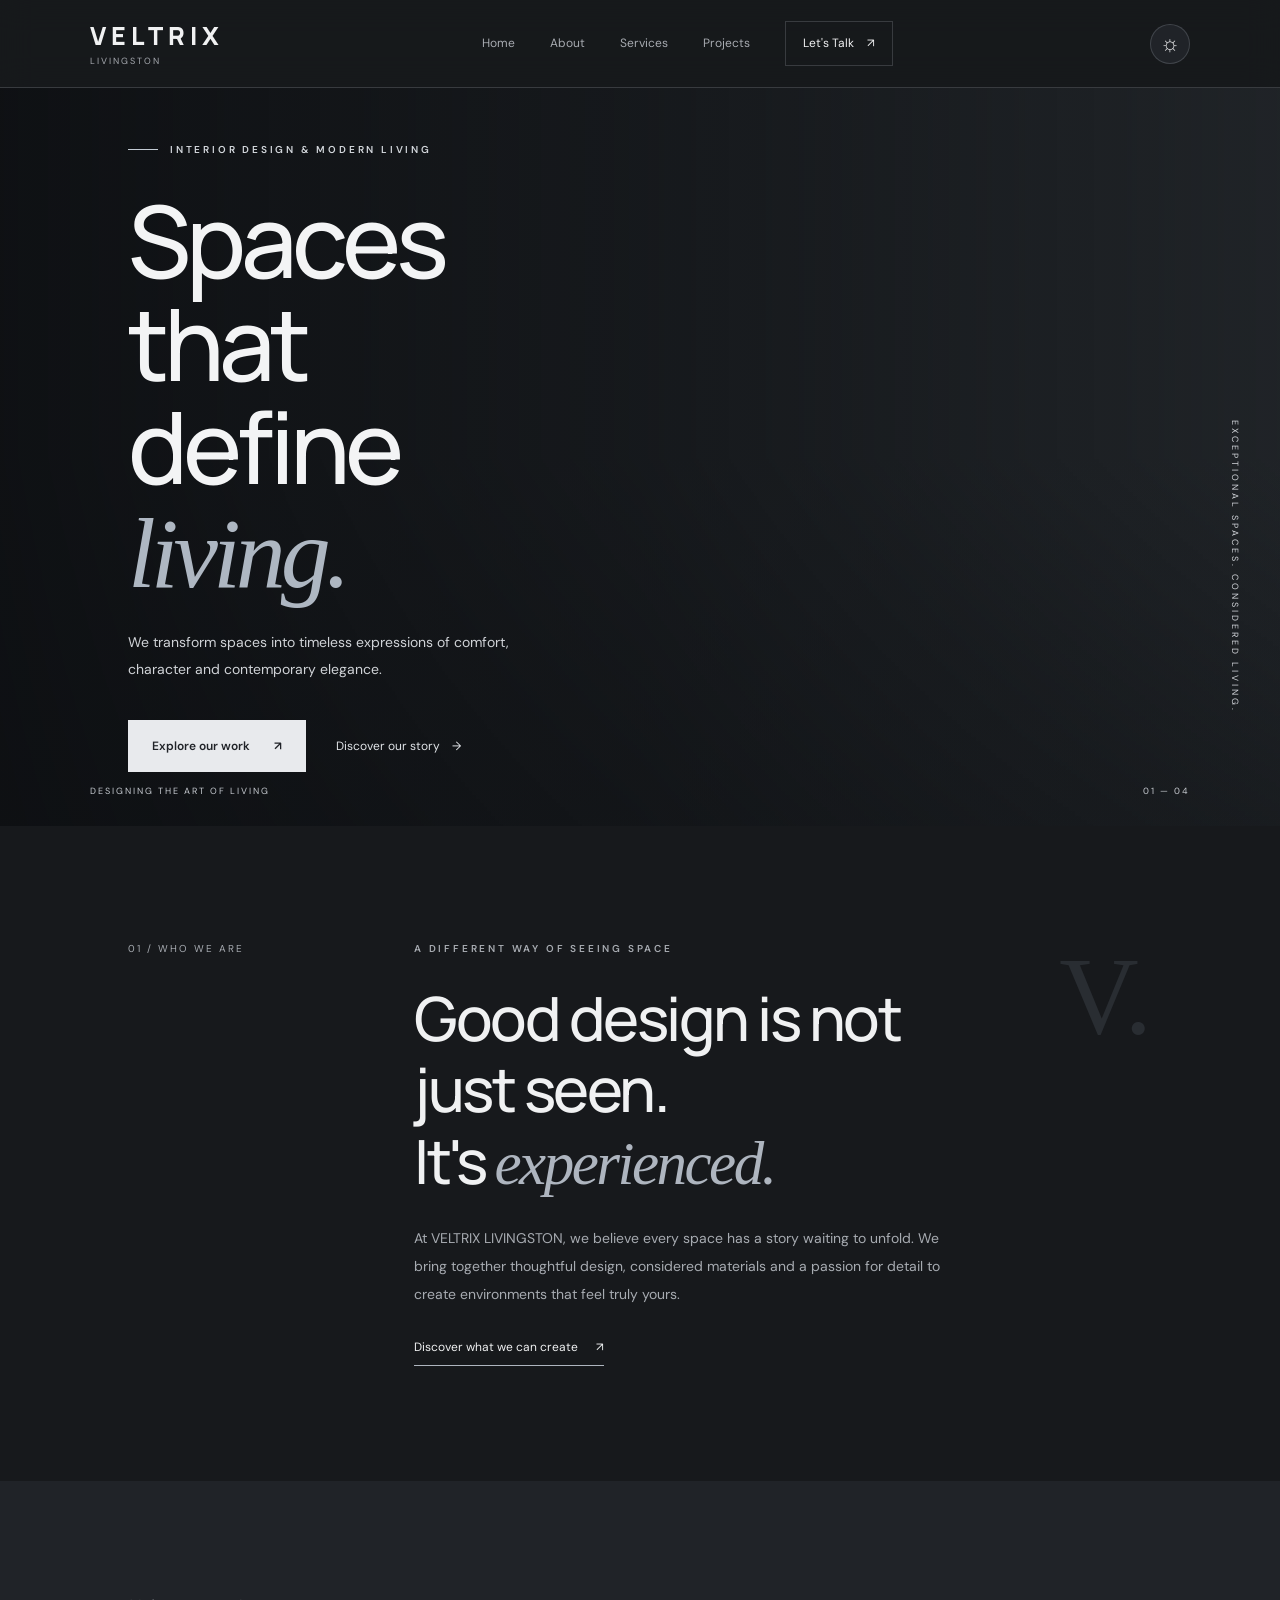
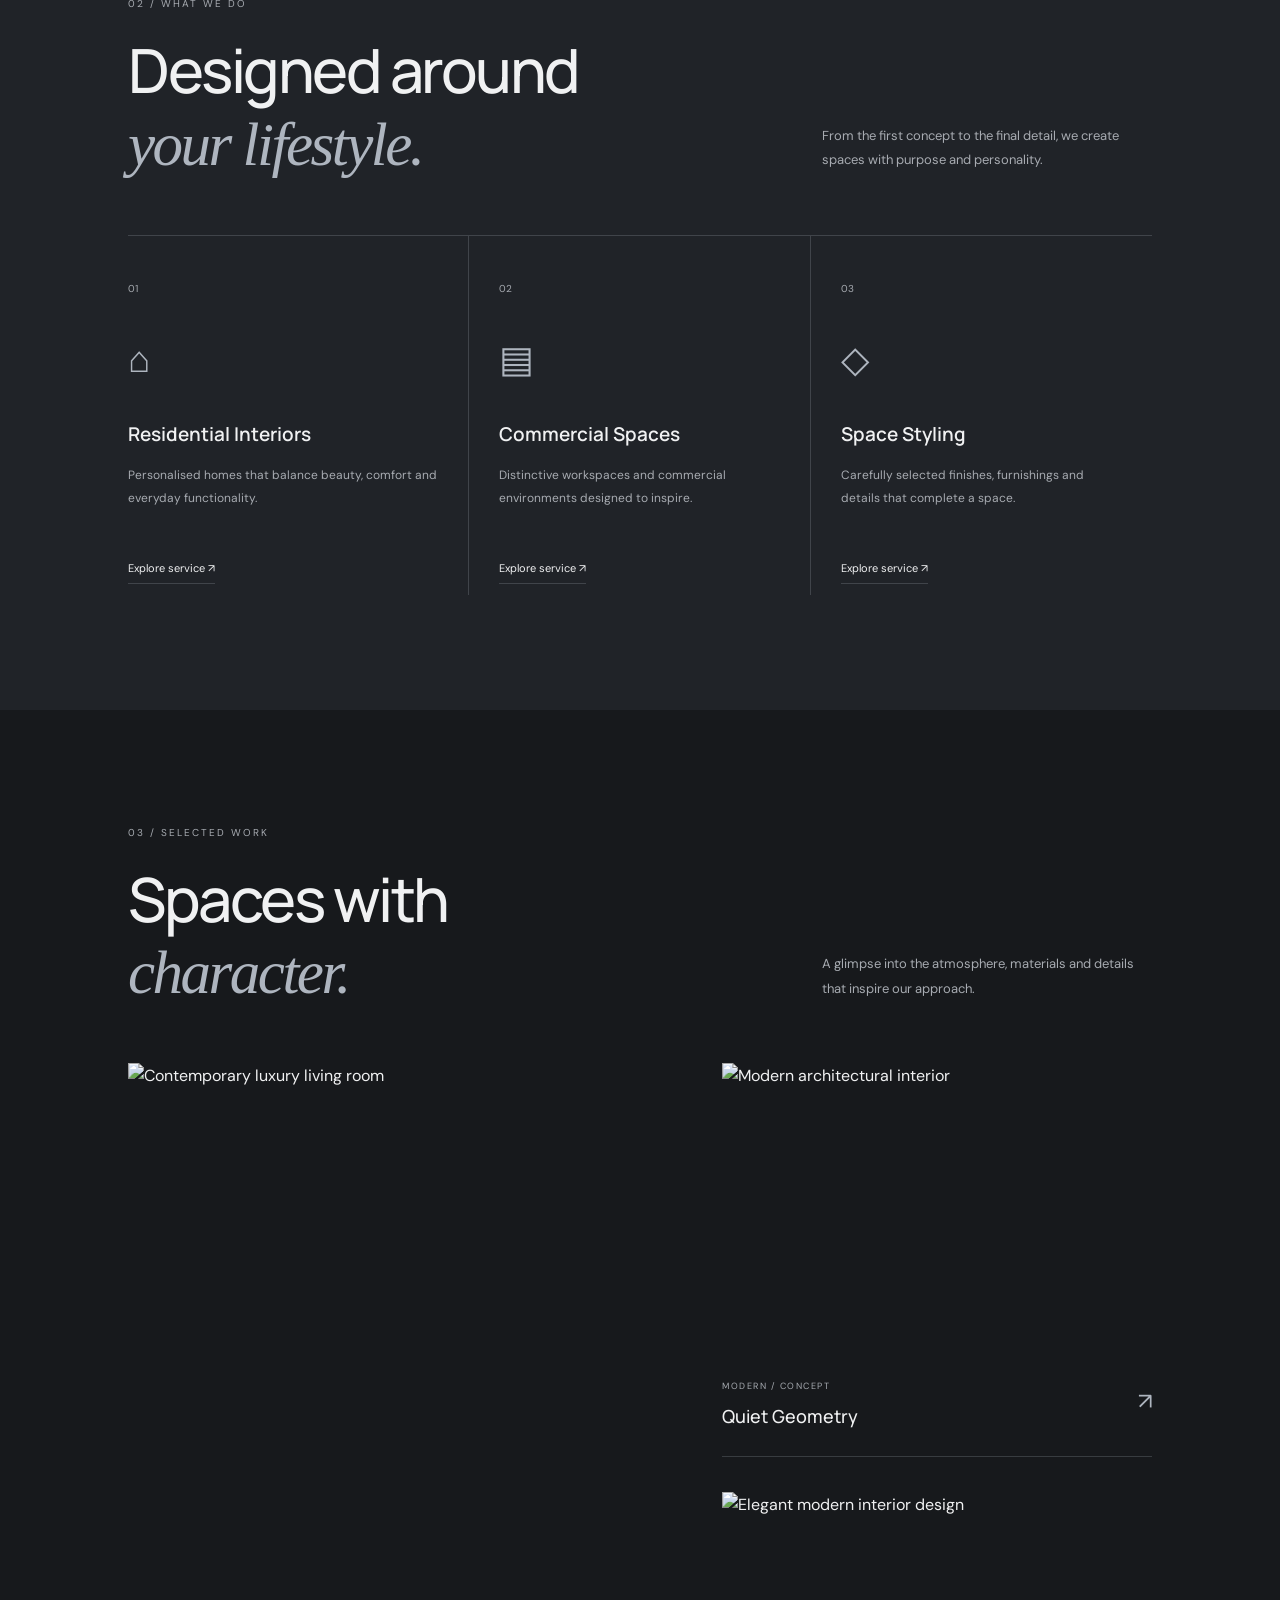
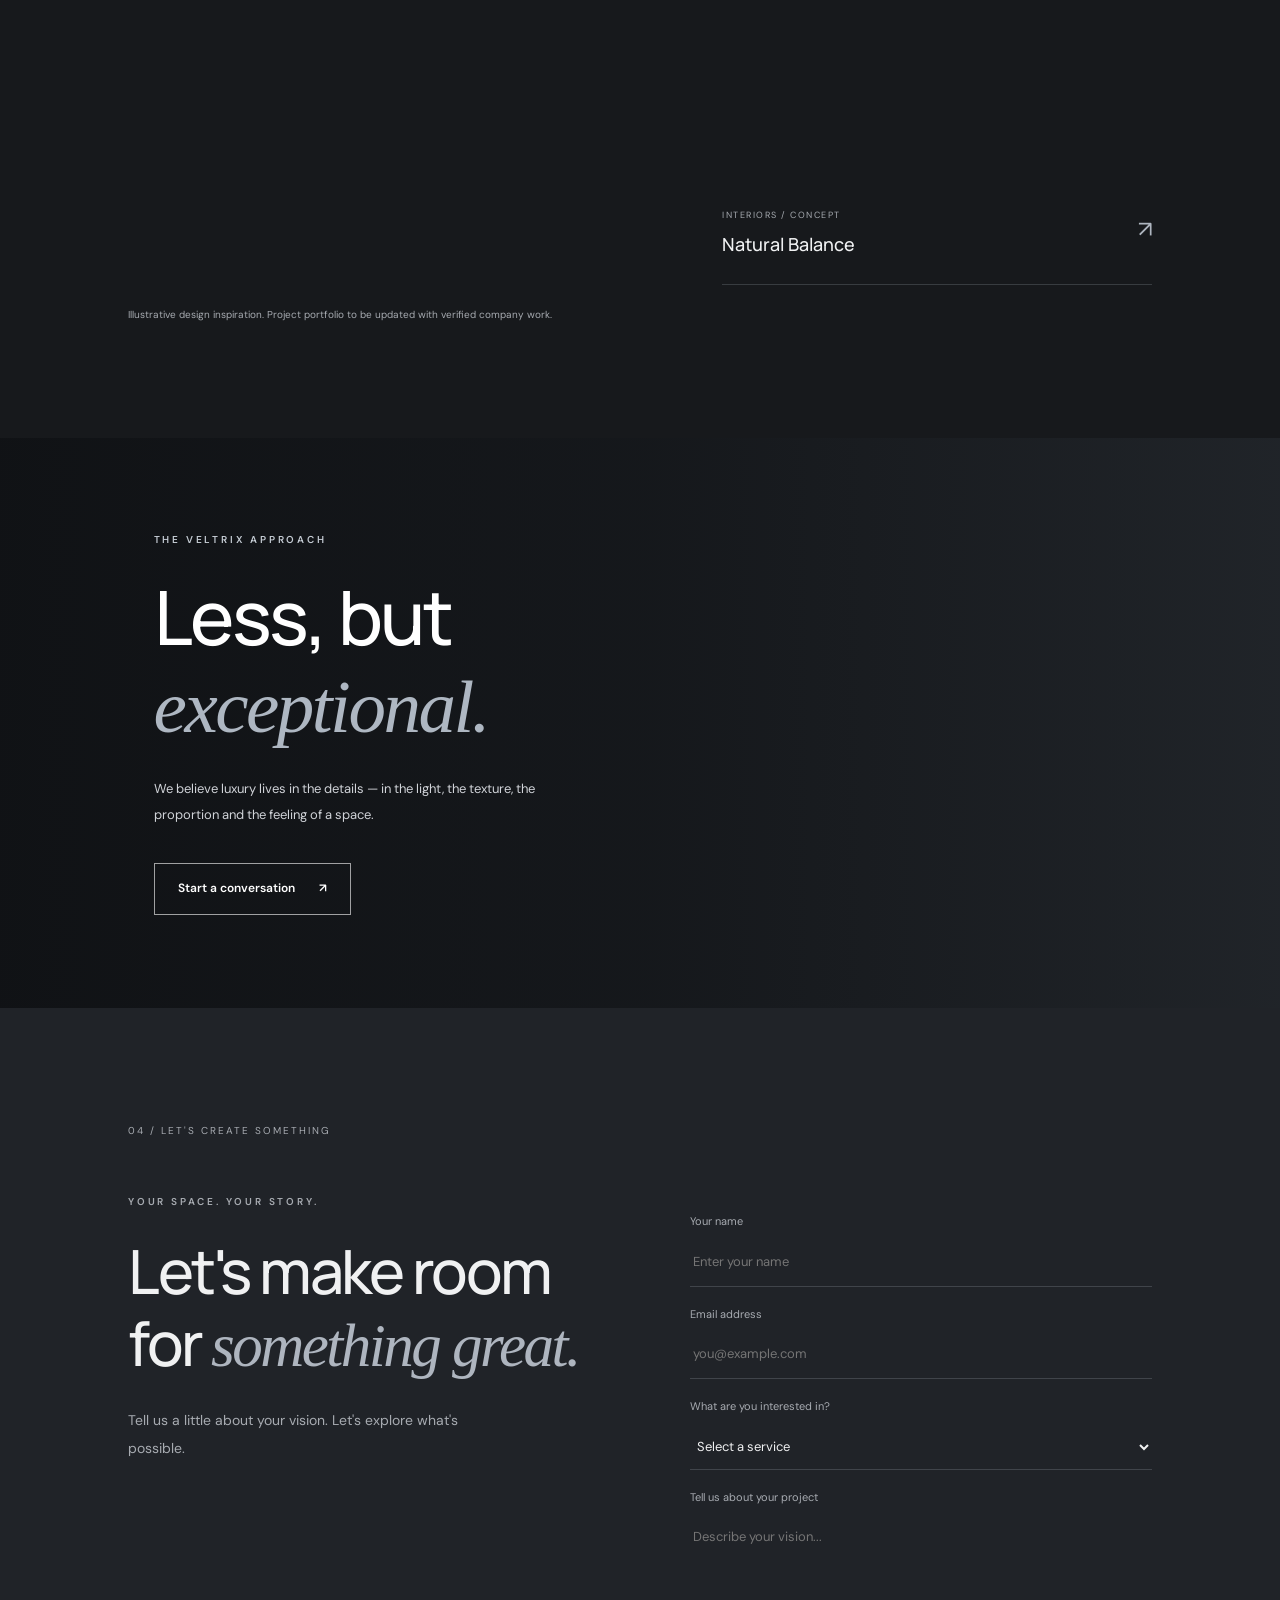
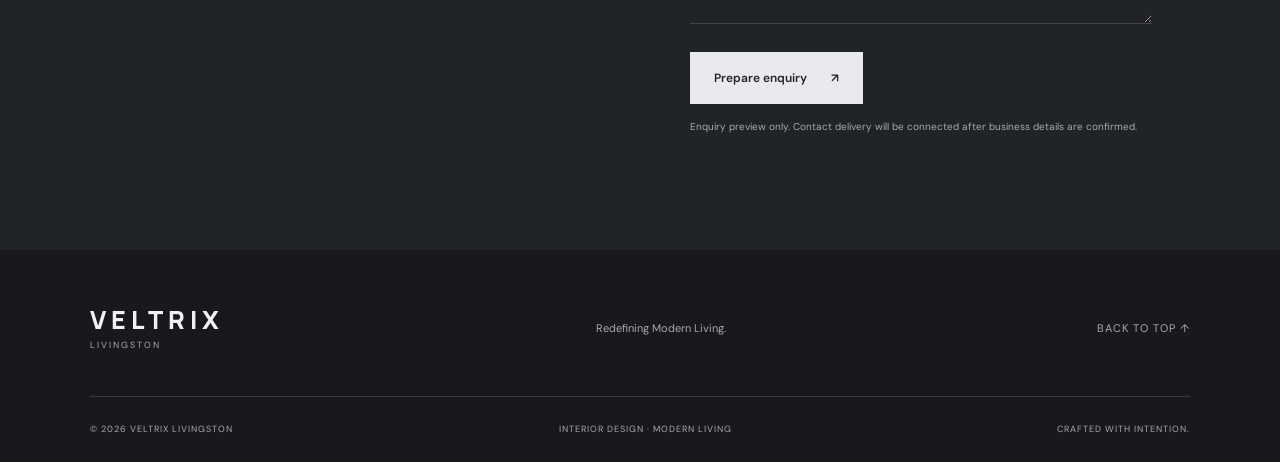
==== index.html @ bccbaad7 "Build luxury VELTRIX LIVINGSTON website" ====
<!DOCTYPE html>
<html lang="en" data-theme="dark">
<head>
  <meta charset="UTF-8">
  <meta name="viewport" content="width=device-width, initial-scale=1.0">
  <meta name="theme-color" content="#17191c">
  <meta name="description" content="VELTRIX LIVINGSTON creates refined interiors, architectural spaces and modern living experiences.">
  <title>VELTRIX LIVINGSTON | Redefining Modern Living</title>
  <link rel="preconnect" href="https://fonts.googleapis.com">
  <link rel="preconnect" href="https://fonts.gstatic.com" crossorigin>
  <link href="https://fonts.googleapis.com/css2?family=DM+Sans:wght@400;500;600;700&family=Manrope:wght@400;500;600;700;800&display=swap" rel="stylesheet">
  <link rel="stylesheet" href="css/style.css">
  <script src="js/main.js" defer></script>
</head>
<body>

<header class="site-header">
  <a href="#" class="brand" aria-label="Veltrix Livingston home">
    <span class="brand-name">VELTRIX</span>
    <span class="brand-sub">L I V I N G S T O N</span>
  </a>

  <button class="menu-toggle" id="menuToggle" aria-label="Open navigation" aria-expanded="false">
    <span></span><span></span>
  </button>

  <nav class="navigation" id="navigation">
    <a href="#home">Home</a>
    <a href="#about">About</a>
    <a href="#services">Services</a>
    <a href="#projects">Projects</a>
    <a href="#contact" class="nav-contact">Let's Talk <span>↗</span></a>
  </nav>

  <button class="theme-toggle" id="themeToggle" aria-label="Switch colour theme">
    <span id="themeIcon">☼</span>
  </button>
</header>

<main>
  <section class="hero" id="home">
    <div class="hero-image"></div>
    <div class="hero-overlay"></div>
    <div class="hero-content">
      <p class="eyebrow"><span></span> INTERIOR DESIGN & MODERN LIVING</p>
      <h1>Spaces that<br>define <em>living.</em></h1>
      <p class="hero-description">
        We transform spaces into timeless expressions of comfort,
        character and contemporary elegance.
      </p>
      <div class="hero-actions">
        <a href="#projects" class="button button-light">Explore our work <span>↗</span></a>
        <a href="#about" class="text-link">Discover our story <span>→</span></a>
      </div>
    </div>
    <div class="hero-bottom">
      <span>DESIGNING THE ART OF LIVING</span>
      <span>01 — 04</span>
    </div>
    <div class="hero-vertical">EXCEPTIONAL SPACES. CONSIDERED LIVING.</div>
  </section>

  <section class="intro section-padding" id="about">
    <div class="section-label">01 / WHO WE ARE</div>
    <div class="intro-content">
      <p class="eyebrow">A DIFFERENT WAY OF SEEING SPACE</p>
      <h2>Good design is not just seen.<br>It's <em>experienced.</em></h2>
      <p class="body-copy">
        At VELTRIX LIVINGSTON, we believe every space has a story waiting
        to unfold. We bring together thoughtful design, considered materials
        and a passion for detail to create environments that feel truly yours.
      </p>
      <a href="#contact" class="underlined-link">Discover what we can create <span>↗</span></a>
    </div>
    <div class="intro-mark">V.</div>
  </section>

  <section class="services section-padding" id="services">
    <div class="section-heading">
      <div>
        <div class="section-label">02 / WHAT WE DO</div>
        <h2>Designed around<br><em>your lifestyle.</em></h2>
      </div>
      <p>From the first concept to the final detail, we create spaces with purpose and personality.</p>
    </div>

    <div class="service-grid">
      <article class="service-card">
        <span class="service-number">01</span>
        <div class="service-icon">⌂</div>
        <h3>Residential Interiors</h3>
        <p>Personalised homes that balance beauty, comfort and everyday functionality.</p>
        <a href="#contact">Explore service ↗</a>
      </article>
      <article class="service-card">
        <span class="service-number">02</span>
        <div class="service-icon">▤</div>
        <h3>Commercial Spaces</h3>
        <p>Distinctive workspaces and commercial environments designed to inspire.</p>
        <a href="#contact">Explore service ↗</a>
      </article>
      <article class="service-card">
        <span class="service-number">03</span>
        <div class="service-icon">◇</div>
        <h3>Space Styling</h3>
        <p>Carefully selected finishes, furnishings and details that complete a space.</p>
        <a href="#contact">Explore service ↗</a>
      </article>
    </div>
  </section>

  <section class="projects section-padding" id="projects">
    <div class="section-heading">
      <div>
        <div class="section-label">03 / SELECTED WORK</div>
        <h2>Spaces with<br><em>character.</em></h2>
      </div>
      <p>A glimpse into the atmosphere, materials and details that inspire our approach.</p>
    </div>

    <div class="project-grid">
      <article class="project-card project-large">
        <img src="https://images.unsplash.com/photo-1600210492486-724fe5c67fb0?auto=format&fit=crop&w=1400&q=85" alt="Contemporary luxury living room" loading="lazy">
        <div class="project-caption">
          <div><span>RESIDENTIAL / CONCEPT</span><h3>The Art of Calm</h3></div>
          <span class="project-arrow">↗</span>
        </div>
      </article>
      <article class="project-card">
        <img src="https://images.unsplash.com/photo-1600607687939-ce8a6c25118c?auto=format&fit=crop&w=1100&q=85" alt="Modern architectural interior" loading="lazy">
        <div class="project-caption">
          <div><span>MODERN / CONCEPT</span><h3>Quiet Geometry</h3></div>
          <span class="project-arrow">↗</span>
        </div>
      </article>
      <article class="project-card">
        <img src="https://images.unsplash.com/photo-1600566753086-00f18fb6b3ea?auto=format&fit=crop&w=1100&q=85" alt="Elegant modern interior design" loading="lazy">
        <div class="project-caption">
          <div><span>INTERIORS / CONCEPT</span><h3>Natural Balance</h3></div>
          <span class="project-arrow">↗</span>
        </div>
      </article>
    </div>
    <p class="gallery-note">Illustrative design inspiration. Project portfolio to be updated with verified company work.</p>
  </section>

  <section class="statement">
    <div class="statement-image"></div>
    <div class="statement-content">
      <p class="eyebrow">THE VELTRIX APPROACH</p>
      <h2>Less, but<br><em>exceptional.</em></h2>
      <p>We believe luxury lives in the details — in the light, the texture, the proportion and the feeling of a space.</p>
      <a href="#contact" class="button button-outline">Start a conversation <span>↗</span></a>
    </div>
  </section>

  <section class="contact section-padding" id="contact">
    <div class="section-label">04 / LET'S CREATE SOMETHING</div>
    <div class="contact-layout">
      <div>
        <p class="eyebrow">YOUR SPACE. YOUR STORY.</p>
        <h2>Let's make room<br>for <em>something great.</em></h2>
        <p class="body-copy">Tell us a little about your vision. Let's explore what's possible.</p>
      </div>
      <form class="contact-form" id="contactForm">
        <label for="name">Your name</label>
        <input id="name" name="name" type="text" placeholder="Enter your name" required>

        <label for="email">Email address</label>
        <input id="email" name="email" type="email" placeholder="you@example.com" required>

        <label for="service">What are you interested in?</label>
        <select id="service" name="service" required>
          <option value="">Select a service</option>
          <option>Residential interior design</option>
          <option>Commercial interior design</option>
          <option>Space styling</option>
          <option>Consultation</option>
          <option>Other enquiry</option>
        </select>

        <label for="message">Tell us about your project</label>
        <textarea id="message" name="message" rows="4" placeholder="Describe your vision..." required></textarea>

        <button type="submit" class="button button-light form-submit">Prepare enquiry <span>↗</span></button>
        <p class="form-feedback" id="formFeedback" role="status">Enquiry preview only. Contact delivery will be connected after business details are confirmed.</p>
      </form>
    </div>
  </section>
</main>

<footer class="site-footer">
  <div class="footer-top">
    <a href="#" class="brand footer-brand">
      <span class="brand-name">VELTRIX</span>
      <span class="brand-sub">L I V I N G S T O N</span>
    </a>
    <p>Redefining Modern Living.</p>
    <a href="#home" class="back-top">BACK TO TOP ↑</a>
  </div>
  <div class="footer-bottom">
    <span>© <span id="year"></span> VELTRIX LIVINGSTON</span>
    <span>INTERIOR DESIGN · MODERN LIVING</span>
    <span>CRAFTED WITH INTENTION.</span>
  </div>
</footer>

</body>
</html>
---- css/style.css ----
:root {
  color-scheme: dark;
  --bg: #17191c;
  --surface: #202328;
  --surface-2: #292d32;
  --text: #f0f1f2;
  --muted: #a7abb1;
  --accent: #aeb5bf;
  --line: rgba(190,198,208,.2);
  --header: rgba(23,25,28,.92);
  --shadow: rgba(0,0,0,.2);
}

html[data-theme="light"] {
  color-scheme: light;
  --bg: #f2f1ed;
  --surface: #e9e8e3;
  --surface-2: #deded9;
  --text: #25282d;
  --muted: #70747b;
  --accent: #626b77;
  --line: rgba(45,50,58,.17);
  --header: rgba(242,241,237,.94);
  --shadow: rgba(35,38,44,.08);
}

* {
  margin: 0;
  padding: 0;
  box-sizing: border-box;
}

html {
  scroll-behavior: smooth;
  scroll-padding-top: 85px;
}

body {
  background: var(--bg);
  color: var(--text);
  font-family: "DM Sans", sans-serif;
  line-height: 1.6;
  transition: background .3s, color .3s;
}

a {
  color: inherit;
  text-decoration: none;
}

button, input, textarea, select {
  font: inherit;
}

button, a {
  -webkit-tap-highlight-color: transparent;
}

.site-header {
  height: 88px;
  padding: 0 7%;
  display: flex;
  align-items: center;
  justify-content: space-between;
  position: sticky;
  top: 0;
  z-index: 100;
  background: var(--header);
  border-bottom: 1px solid var(--line);
  backdrop-filter: blur(16px);
}

.brand {
  display: flex;
  flex-direction: column;
  line-height: 1.2;
  flex-shrink: 0;
}

.brand-name {
  font-family: "Manrope", sans-serif;
  font-size: 25px;
  font-weight: 800;
  letter-spacing: 5px;
}

.brand-sub {
  font-size: 9px;
  color: var(--muted);
  margin-top: 5px;
}

.navigation {
  display: flex;
  align-items: center;
  gap: 35px;
}

.navigation a {
  font-size: 12px;
  color: var(--muted);
  transition: color .2s;
}

.navigation a:hover {
  color: var(--text);
}

.navigation .nav-contact {
  border: 1px solid var(--line);
  padding: 12px 17px;
  color: var(--text);
}

.nav-contact span {
  margin-left: 10px;
}

.theme-toggle {
  width: 40px;
  height: 40px;
  border: 1px solid var(--line);
  border-radius: 50%;
  background: var(--surface);
  color: var(--text);
  cursor: pointer;
  font-size: 22px;
}

.menu-toggle {
  display: none;
  background: none;
  border: 0;
  width: 38px;
  padding: 8px;
  cursor: pointer;
}

.menu-toggle span {
  display: block;
  height: 2px;
  background: var(--text);
  margin: 6px 0;
}

.hero {
  min-height: 680px;
  height: min(780px, 82vh);
  position: relative;
  display: flex;
  align-items: center;
  overflow: hidden;
  background: #22262a;
}

.hero-image, .hero-overlay {
  position: absolute;
  inset: 0;
}

.hero-image {
  background: url("https://images.unsplash.com/photo-1600210492486-724fe5c67fb0?auto=format&fit=crop&w=2200&q=90") center 55%/cover;
  animation: heroReveal 1.3s ease both;
}

.hero-overlay {
  background: linear-gradient(90deg, rgba(13,15,18,.91), rgba(13,15,18,.57) 50%, rgba(13,15,18,.1)),
              linear-gradient(0deg, rgba(13,15,18,.35), transparent 50%);
}

.hero-content {
  position: relative;
  z-index: 2;
  max-width: 750px;
  padding: 60px 10%;
  color: #f3f4f5;
  animation: rise .9s ease both;
}

.eyebrow {
  font-size: 10px;
  letter-spacing: 2.8px;
  font-weight: 600;
}

.hero .eyebrow {
  color: #d3d7dc;
  display: flex;
  align-items: center;
  gap: 12px;
}

.hero .eyebrow span {
  height: 1px;
  width: 30px;
  background: #c3cbd4;
}

h1, h2, h3 {
  font-family: "Manrope", sans-serif;
}

.hero h1 {
  font-size: clamp(54px, 8vw, 100px);
  line-height: 1.03;
  letter-spacing: -5px;
  font-weight: 500;
  margin: 30px 0 24px;
}

h1 em, h2 em {
  font-weight: 400;
  color: #aeb7c2;
  font-family: Georgia, serif;
}

.hero-description {
  max-width: 420px;
  font-size: 14px;
  color: #d0d3d7;
  line-height: 1.9;
}

.hero-actions {
  display: flex;
  align-items: center;
  gap: 30px;
  flex-wrap: wrap;
  margin-top: 38px;
}

.button {
  min-height: 52px;
  padding: 0 23px;
  display: inline-flex;
  align-items: center;
  justify-content: center;
  gap: 24px;
  border: 1px solid transparent;
  cursor: pointer;
  font-size: 12px;
  font-weight: 600;
  transition: transform .25s, background .25s;
}

.button:hover {
  transform: translateY(-3px);
}

.button-light {
  background: #e8eaed;
  color: #202328;
}

.button-light:hover {
  background: #fff;
}

.text-link {
  color: #e1e4e8;
  font-size: 12px;
}

.text-link span {
  margin-left: 9px;
}

.hero-bottom {
  position: absolute;
  z-index: 2;
  bottom: 28px;
  left: 7%;
  right: 7%;
  display: flex;
  justify-content: space-between;
  color: #c7cbd1;
  font-size: 9px;
  letter-spacing: 2px;
}

.hero-vertical {
  position: absolute;
  z-index: 2;
  right: 3%;
  top: 45%;
  writing-mode: vertical-rl;
  color: #d3d6db;
  font-size: 9px;
  letter-spacing: 3px;
}

.section-padding {
  padding: 115px 10%;
}

.section-label {
  color: var(--muted);
  font-size: 10px;
  letter-spacing: 2px;
}

.intro {
  display: grid;
  grid-template-columns: 1fr 2.2fr .6fr;
  gap: 35px;
  align-items: start;
  position: relative;
  overflow: hidden;
}

.intro-content {
  max-width: 690px;
}

.intro-content .eyebrow, .contact .eyebrow {
  color: var(--muted);
  margin-bottom: 25px;
}

h2 {
  font-size: clamp(37px, 5vw, 61px);
  line-height: 1.17;
  letter-spacing: -2.5px;
  font-weight: 500;
}

.intro h2 em, .section-heading h2 em,
.contact h2 em {
  color: var(--accent);
}

.body-copy {
  max-width: 530px;
  margin: 25px 0;
  color: var(--muted);
  font-size: 14px;
  line-height: 2;
}

.underlined-link {
  font-size: 12px;
  display: inline-block;
  border-bottom: 1px solid var(--accent);
  padding-bottom: 8px;
}

.underlined-link span {
  margin-left: 15px;
}

.intro-mark {
  font-family: Georgia, serif;
  font-size: 110px;
  color: var(--surface-2);
  line-height: 1;
  text-align: right;
}

.services {
  background: var(--surface);
}

.section-heading {
  display: flex;
  align-items: end;
  justify-content: space-between;
  gap: 35px;
  margin-bottom: 55px;
}

.section-heading .section-label {
  margin-bottom: 22px;
}

.section-heading > p {
  max-width: 330px;
  color: var(--muted);
  font-size: 13px;
  line-height: 1.9;
  padding-bottom: 7px;
}

.service-grid {
  display: grid;
  grid-template-columns: repeat(3, 1fr);
  border-top: 1px solid var(--line);
}

.service-card {
  position: relative;
  padding: 38px 30px 15px 0;
  border-right: 1px solid var(--line);
}

.service-card + .service-card {
  padding-left: 30px;
}

.service-card:last-child {
  border: 0;
}

.service-number {
  font-size: 10px;
  color: var(--muted);
}

.service-icon {
  font-size: 37px;
  color: var(--accent);
  margin: 30px 0;
}

.service-card h3 {
  font-size: 19px;
  font-weight: 600;
}

.service-card p {
  color: var(--muted);
  font-size: 12px;
  line-height: 1.9;
  min-height: 75px;
  margin: 15px 0;
}

.service-card a {
  font-size: 11px;
  border-bottom: 1px solid var(--line);
  padding-bottom: 8px;
}

.projects {
  background: var(--bg);
}

.project-grid {
  display: grid;
  grid-template-columns: 1.3fr 1fr;
  gap: 35px;
}

.project-card {
  min-width: 0;
  overflow: hidden;
}

.project-card:first-child {
  grid-row: span 2;
}

.project-card img {
  width: 100%;
  height: 290px;
  object-fit: cover;
  display: block;
  filter: saturate(.72);
  transition: transform .7s, filter .5s;
}

.project-large img {
  height: 100%;
  min-height: 610px;
}

.project-card:hover img {
  transform: scale(1.04);
  filter: saturate(1);
}

.project-caption {
  display: flex;
  align-items: center;
  justify-content: space-between;
  padding: 18px 0 25px;
  border-bottom: 1px solid var(--line);
}

.project-caption div > span {
  font-size: 9px;
  color: var(--muted);
  letter-spacing: 1.5px;
}

.project-caption h3 {
  font-size: 18px;
  font-weight: 500;
  margin-top: 5px;
}

.project-arrow {
  font-size: 23px;
  color: var(--accent);
}

.gallery-note {
  font-size: 10px;
  color: var(--muted);
  margin-top: 22px;
}

.statement {
  min-height: 570px;
  position: relative;
  display: flex;
  align-items: center;
  overflow: hidden;
  background: #22262b;
}

.statement-image {
  position: absolute;
  inset: 0;
  background: url("https://images.unsplash.com/photo-1600607687920-4e2a09cf159d?auto=format&fit=crop&w=2000&q=85") center/cover;
  filter: grayscale(.25);
}

.statement::after {
  content: "";
  position: absolute;
  inset: 0;
  background: linear-gradient(90deg, rgba(15,17,20,.94), rgba(15,17,20,.68), rgba(15,17,20,.1));
}

.statement-content {
  z-index: 2;
  position: relative;
  color: white;
  padding: 80px 12%;
  max-width: 720px;
}

.statement-content .eyebrow {
  color: #c4cbd3;
  margin-bottom: 25px;
}

.statement-content h2 {
  font-size: clamp(48px, 7vw, 75px);
}

.statement-content p:not(.eyebrow) {
  max-width: 400px;
  margin: 25px 0;
  font-size: 13px;
  color: #d0d3d8;
  line-height: 2;
}

.button-outline {
  color: white;
  border-color: rgba(255,255,255,.6);
  margin-top: 10px;
}

.button-outline:hover {
  background: white;
  color: #202328;
}

.contact {
  background: var(--surface);
}

.contact > .section-label {
  margin-bottom: 55px;
}

.contact-layout {
  display: grid;
  grid-template-columns: 1fr 1fr;
  gap: 100px;
}

.contact .body-copy {
  max-width: 380px;
}

.contact-form {
  display: flex;
  flex-direction: column;
}

.contact-form label {
  font-size: 11px;
  margin: 19px 0 8px;
  color: var(--muted);
}

.contact-form input,
.contact-form textarea,
.contact-form select {
  width: 100%;
  border: 0;
  border-bottom: 1px solid var(--line);
  padding: 13px 3px;
  color: var(--text);
  background: transparent;
  outline: none;
  border-radius: 0;
  font-size: 13px;
}

.contact-form input:focus,
.contact-form textarea:focus,
.contact-form select:focus {
  border-color: var(--accent);
}

.contact-form select option {
  background: var(--bg);
  color: var(--text);
}

.contact-form textarea {
  resize: vertical;
}

.form-submit {
  align-self: flex-start;
  margin-top: 28px;
}

.form-feedback {
  margin-top: 14px;
  font-size: 10px;
  color: var(--muted);
  line-height: 1.7;
}

.site-footer {
  padding: 55px 7% 25px;
  background: var(--bg);
}

.footer-top {
  display: flex;
  align-items: center;
  justify-content: space-between;
  gap: 20px;
  padding-bottom: 45px;
  border-bottom: 1px solid var(--line);
}

.footer-top > p, .back-top {
  font-size: 11px;
  color: var(--muted);
}

.back-top {
  letter-spacing: 1px;
}

.footer-bottom {
  padding-top: 25px;
  display: flex;
  justify-content: space-between;
  gap: 15px;
  color: var(--muted);
  font-size: 9px;
  letter-spacing: 1px;
}

@keyframes rise {
  from { opacity: 0; transform: translateY(25px); }
  to { opacity: 1; transform: translateY(0); }
}

@keyframes heroReveal {
  from { transform: scale(1.06); opacity: .5; }
  to { transform: scale(1); opacity: 1; }
}

@media (max-width: 900px) {
  .site-header { padding: 0 5%; }
  .navigation { gap: 18px; }
  .navigation a { font-size: 11px; }
  .section-padding { padding: 90px 7%; }
  .intro { grid-template-columns: .7fr 2fr; }
  .intro-mark { display: none; }
  .contact-layout { gap: 45px; }
}

@media (max-width: 650px) {
  .site-header { height: 75px; }
  .brand-name { font-size: 21px; }
  .menu-toggle { display: block; order: 3; }
  .theme-toggle { margin-left: auto; margin-right: 13px; }
  .navigation {
    display: none;
    position: absolute;
    top: 74px;
    left: 0;
    right: 0;
    padding: 22px 7%;
    background: var(--bg);
    border-bottom: 1px solid var(--line);
    flex-direction: column;
    align-items: stretch;
    gap: 0;
  }
  .navigation.open { display: flex; }
  .navigation a {
    padding: 14px 0;
    border-bottom: 1px solid var(--line);
    font-size: 13px;
  }
  .navigation .nav-contact {
    border: 0;
    padding: 15px 0;
  }
  .hero { min-height: 650px; height: 80vh; }
  .hero-content { padding: 50px 7%; }
  .hero h1 { font-size: clamp(54px, 13vw, 75px); letter-spacing: -3px; }
  .hero-description { font-size: 13px; }
  .hero-actions { gap: 20px; }
  .hero-vertical { display: none; }
  .hero-bottom { font-size: 8px; }
  .section-padding { padding: 75px 7%; }
  .intro { display: block; }
  .intro > .section-label { margin-bottom: 38px; }
  h2 { font-size: 43px; }
  .section-heading { display: block; }
  .section-heading > p { margin-top: 22px; }
  .service-grid { grid-template-columns: 1fr; }
  .service-card, .service-card + .service-card {
    padding: 27px 0;
    border-right: 0;
    border-bottom: 1px solid var(--line);
  }
  .service-card:last-child { border-bottom: 0; }
  .service-icon { margin: 15px 0; }
  .service-card p { min-height: 0; }
  .project-grid { grid-template-columns: 1fr; gap: 20px; }
  .project-card:first-child { grid-row: auto; }
  .project-card img, .project-large img {
    height: 270px;
    min-height: 0;
  }
  .statement { min-height: 520px; }
  .statement-content { padding: 65px 7%; }
  .contact-layout { grid-template-columns: 1fr; gap: 25px; }
  .footer-top { align-items: flex-start; flex-direction: column; }
  .footer-bottom { flex-direction: column; gap: 12px; }
}

@media (prefers-reduced-motion: reduce) {
  *, *::before, *::after {
    scroll-behavior: auto !important;
    animation-duration: .01ms !important;
    transition-duration: .01ms !important;
  }
}



/* VELTRIX MOBILE EXPERIENCE UPGRADE */
html, body {
  max-width: 100%;
  overflow-x: clip;
}

img {
  max-width: 100%;
}

button:focus-visible,
a:focus-visible,
input:focus-visible,
textarea:focus-visible,
select:focus-visible {
  outline: 2px solid var(--accent);
  outline-offset: 4px;
}

@media (max-width: 650px) {
  .site-header {
    padding-left: 5%;
    padding-right: 5%;
    gap: 8px;
  }

  .brand-name {
    font-size: clamp(17px, 5vw, 21px);
    letter-spacing: 3px;
  }

  .brand-sub {
    font-size: 8px;
    letter-spacing: 2px;
  }

  .menu-toggle,
  .theme-toggle {
    min-width: 44px;
    min-height: 44px;
  }

  .menu-toggle {
    display: flex;
    flex-direction: column;
    justify-content: center;
  }

  .navigation {
    z-index: 110;
    max-height: calc(100vh - 75px);
    overflow-y: auto;
    box-shadow: 0 18px 30px var(--shadow);
  }

  .navigation a {
    min-height: 48px;
    display: flex;
    align-items: center;
  }

  .hero {
    min-height: 620px;
    height: auto;
    min-height: 80svh;
  }

  .hero-content {
    width: 100%;
    padding-top: 65px;
    padding-bottom: 65px;
  }

  .hero-actions {
    flex-wrap: wrap;
    align-items: center;
  }

  .contact-form input,
  .contact-form textarea,
  .contact-form select {
    width: 100%;
    min-height: 48px;
    font-size: 16px;
  }

  .contact-form textarea {
    min-height: 130px;
  }

  .project-card img,
  .project-large img {
    width: 100%;
    object-fit: cover;
  }
}

@media (max-width: 380px) {
  .brand-name {
    font-size: 16px;
    letter-spacing: 2px;
  }

  .brand-sub {
    font-size: 7px;
    letter-spacing: 1.5px;
  }

  .hero h1 {
    font-size: clamp(45px, 12vw, 58px);
  }

  .hero-actions {
    align-items: flex-start;
    flex-direction: column;
  }
}
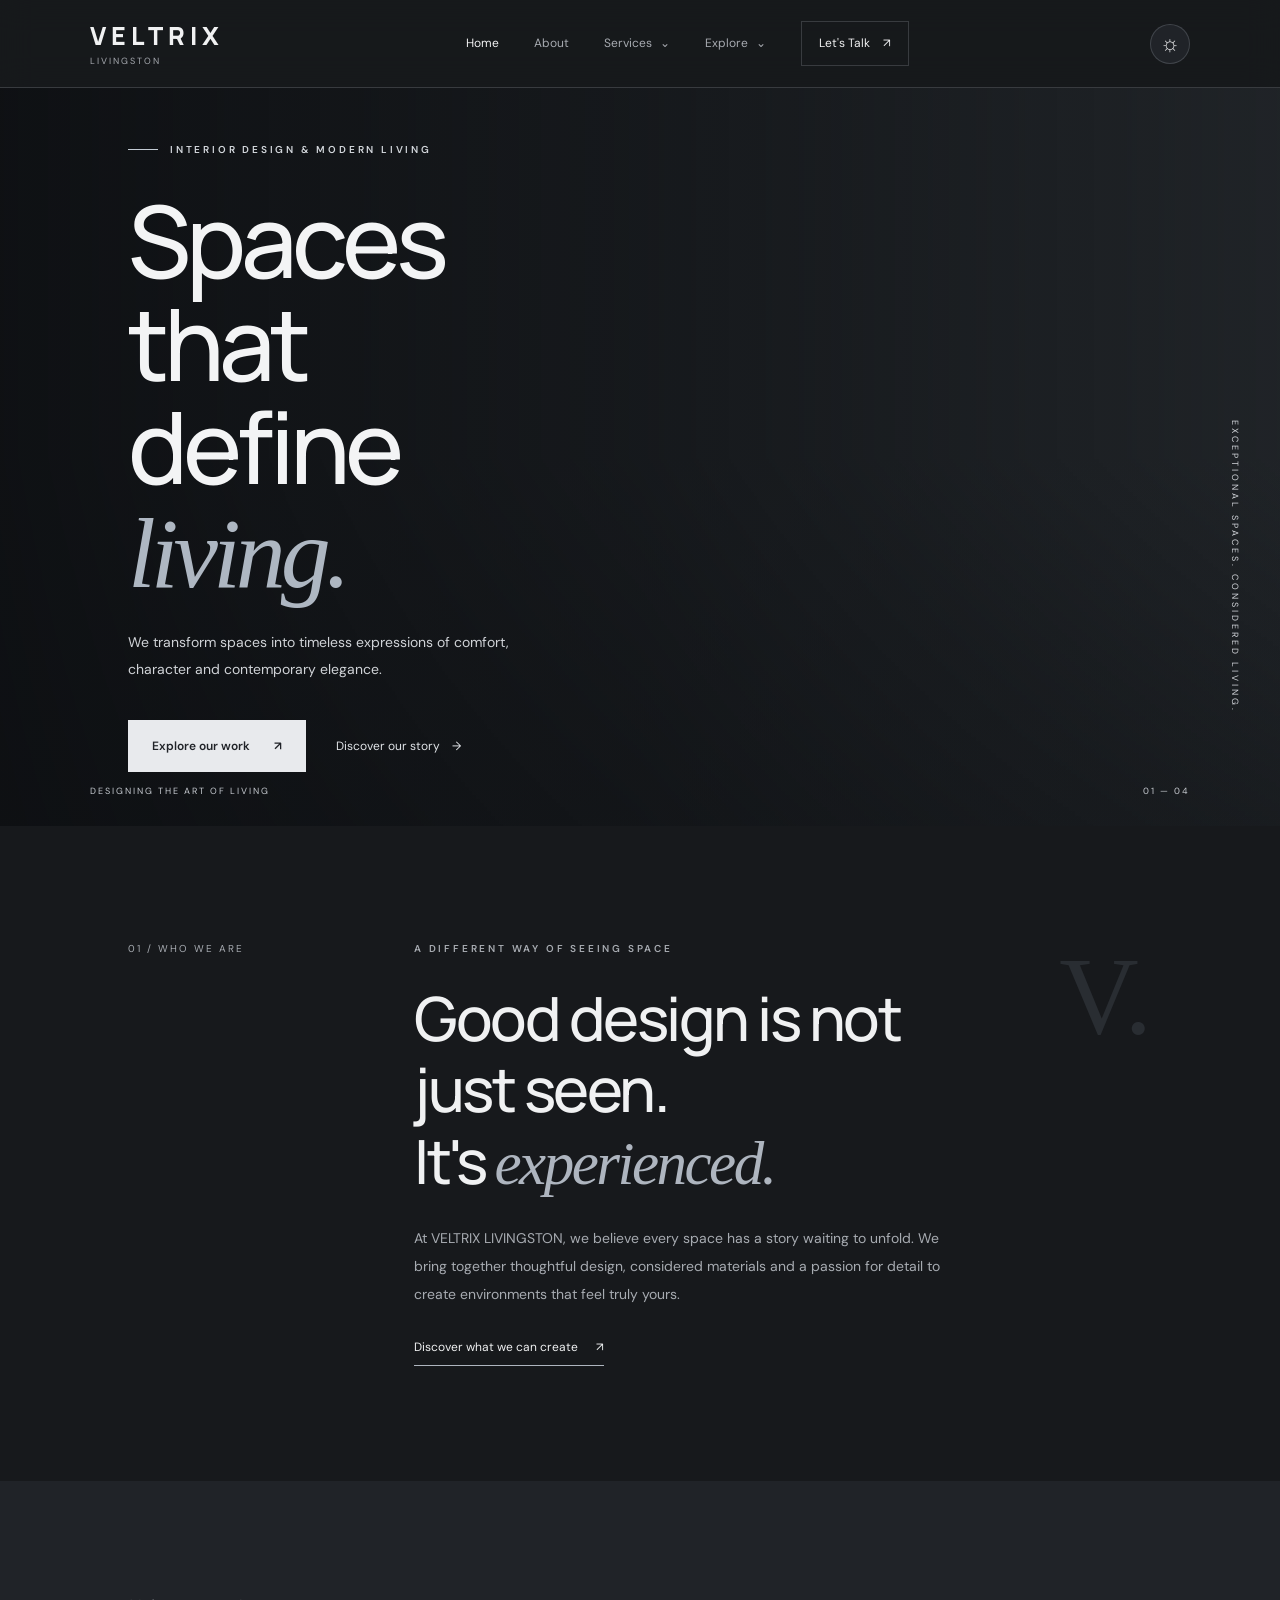
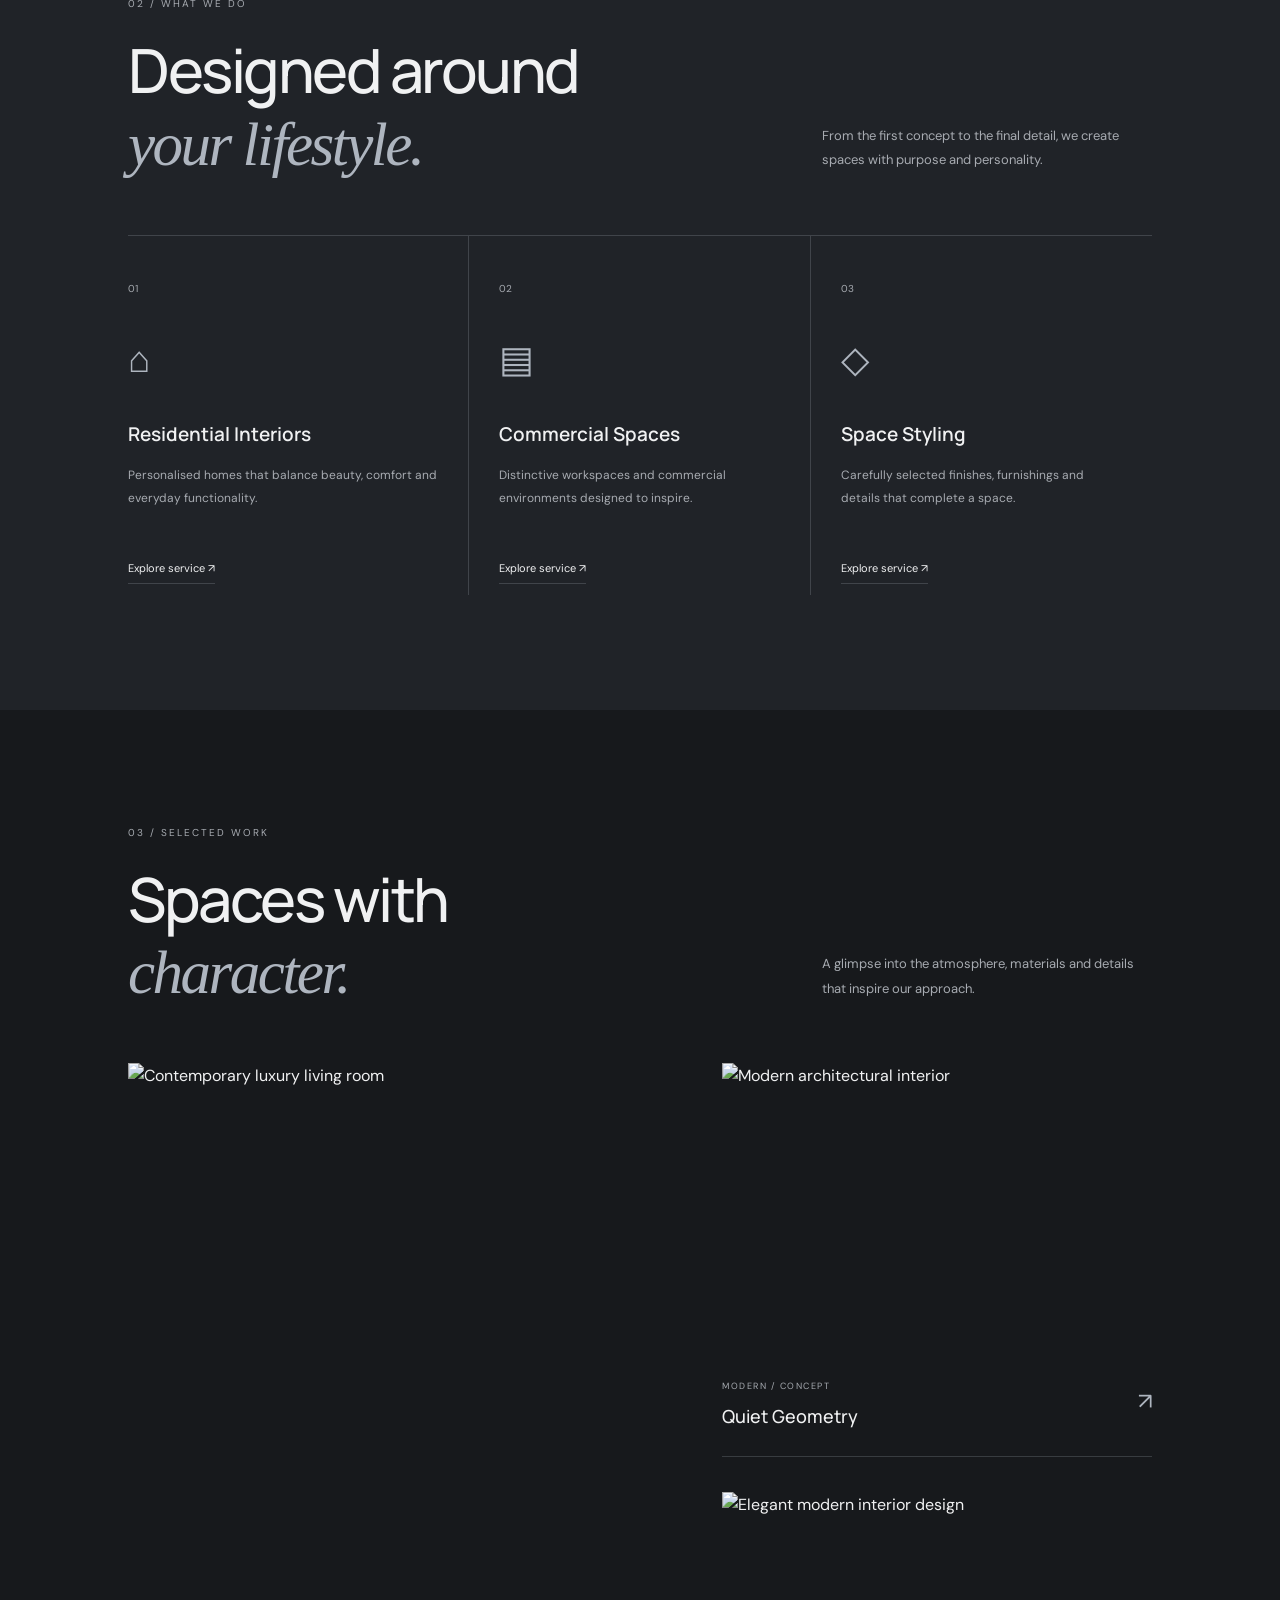
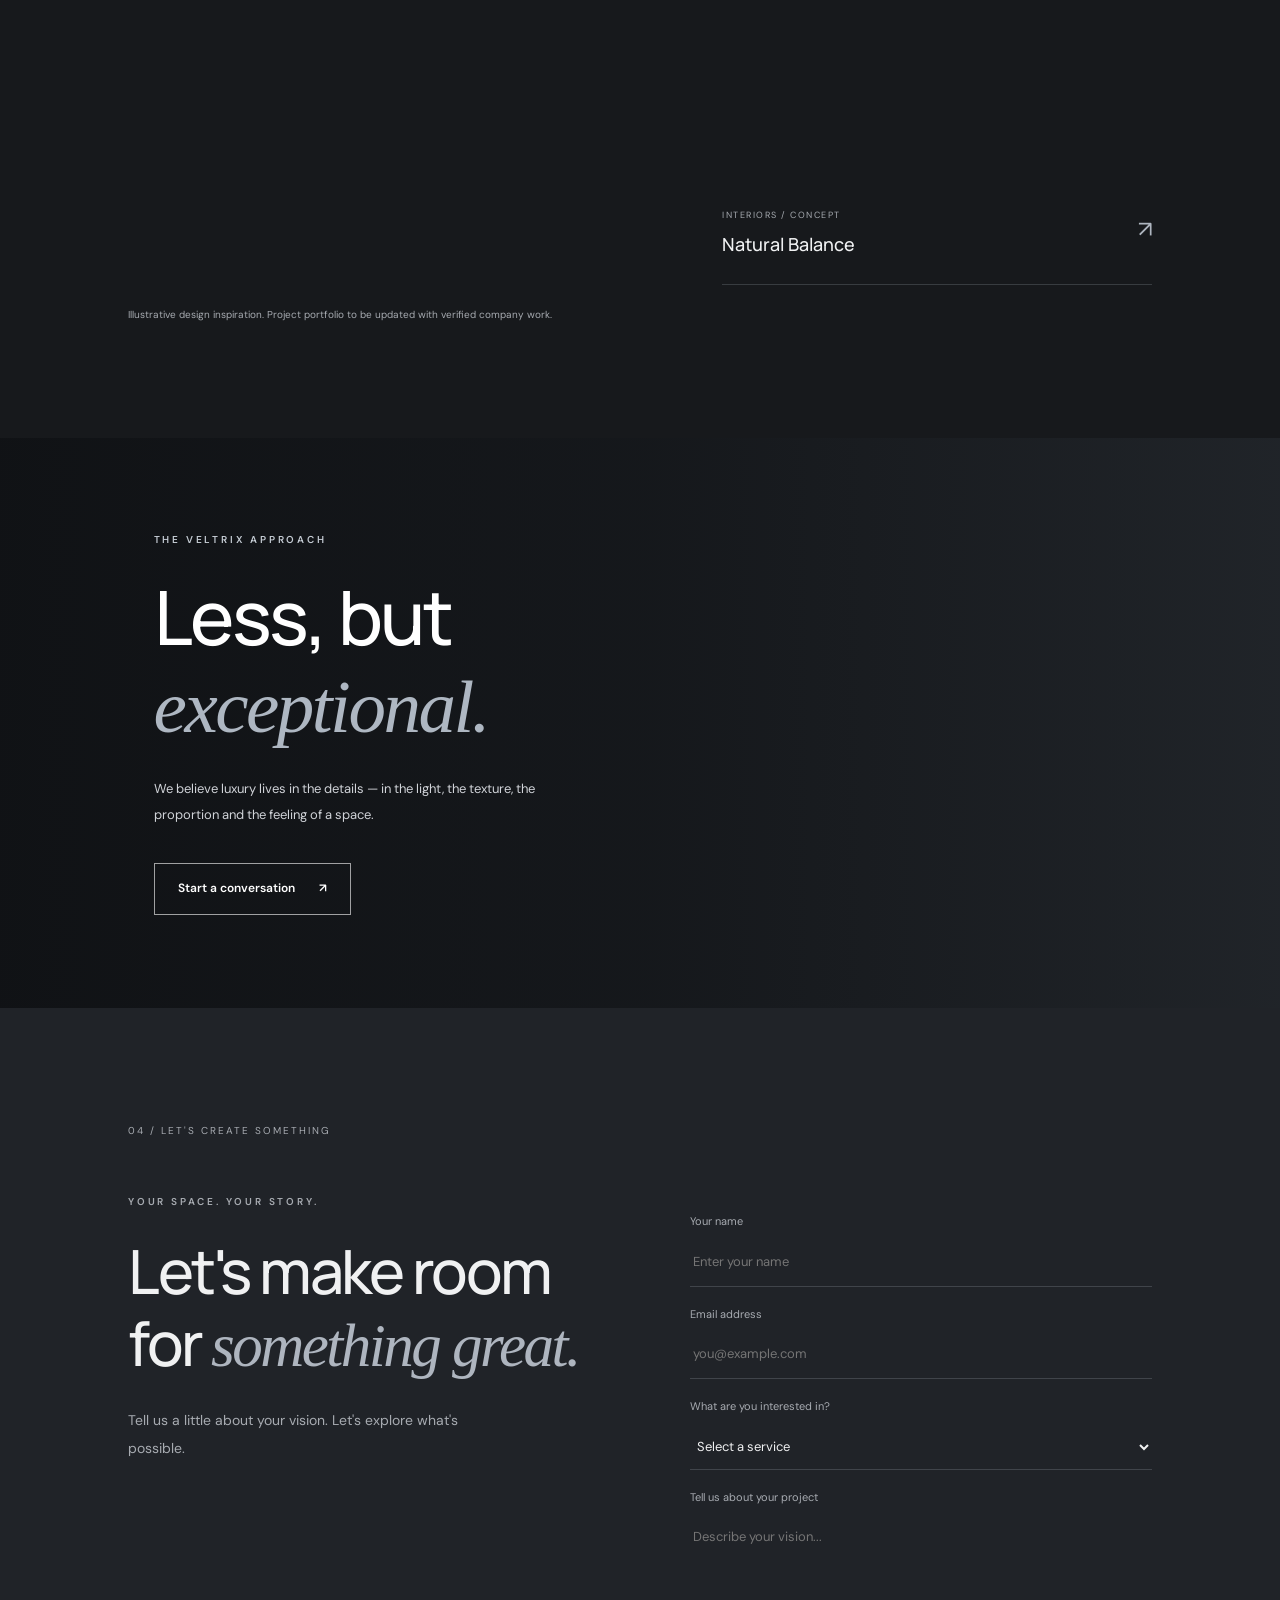
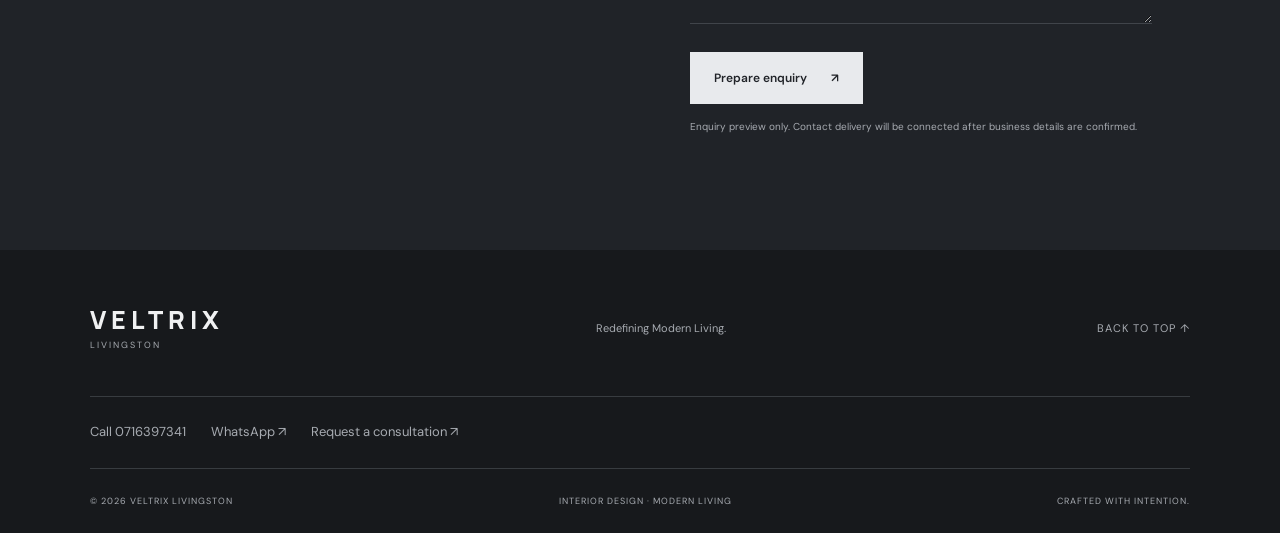
==== commit 98fddc54: "Expand VELTRIX LIVINGSTON into a 15-page luxury website" ====
--- a/index.html
+++ b/index.html
@@ -10,32 +10,13 @@
   <link rel="preconnect" href="https://fonts.gstatic.com" crossorigin>
   <link href="https://fonts.googleapis.com/css2?family=DM+Sans:wght@400;500;600;700&family=Manrope:wght@400;500;600;700;800&display=swap" rel="stylesheet">
   <link rel="stylesheet" href="css/style.css">
+  <link rel="stylesheet" href="css/pages.css">
+  <script src="js/site-shell.js" defer></script>
   <script src="js/main.js" defer></script>
 </head>
-<body>
+<body id="top">
 
-<header class="site-header">
-  <a href="#" class="brand" aria-label="Veltrix Livingston home">
-    <span class="brand-name">VELTRIX</span>
-    <span class="brand-sub">L I V I N G S T O N</span>
-  </a>
-
-  <button class="menu-toggle" id="menuToggle" aria-label="Open navigation" aria-expanded="false">
-    <span></span><span></span>
-  </button>
-
-  <nav class="navigation" id="navigation">
-    <a href="#home">Home</a>
-    <a href="#about">About</a>
-    <a href="#services">Services</a>
-    <a href="#projects">Projects</a>
-    <a href="#contact" class="nav-contact">Let's Talk <span>↗</span></a>
-  </nav>
-
-  <button class="theme-toggle" id="themeToggle" aria-label="Switch colour theme">
-    <span id="themeIcon">☼</span>
-  </button>
-</header>
+<div id="siteHeader"></div>
 
 <main>
   <section class="hero" id="home">
@@ -189,21 +170,7 @@
   </section>
 </main>
 
-<footer class="site-footer">
-  <div class="footer-top">
-    <a href="#" class="brand footer-brand">
-      <span class="brand-name">VELTRIX</span>
-      <span class="brand-sub">L I V I N G S T O N</span>
-    </a>
-    <p>Redefining Modern Living.</p>
-    <a href="#home" class="back-top">BACK TO TOP ↑</a>
-  </div>
-  <div class="footer-bottom">
-    <span>© <span id="year"></span> VELTRIX LIVINGSTON</span>
-    <span>INTERIOR DESIGN · MODERN LIVING</span>
-    <span>CRAFTED WITH INTENTION.</span>
-  </div>
-</footer>
+<div id="siteFooter"></div>
 
 </body>
 </html>
--- a/css/pages.css
+++ b/css/pages.css
@@ -0,0 +1,644 @@
+/* ==========================================
+   VELTRIX LIVINGSTON — SHARED PAGE SYSTEM
+   Hybrid editorial + luxury interior design
+========================================== */
+
+.nav-dropdown {
+  position: relative;
+  color: var(--muted);
+  font-size: 12px;
+}
+
+.nav-dropdown summary {
+  cursor: pointer;
+  list-style: none;
+  padding: 12px 0;
+  white-space: nowrap;
+}
+
+.nav-dropdown summary::-webkit-details-marker {
+  display: none;
+}
+
+.nav-dropdown summary span {
+  margin-left: 5px;
+}
+
+.dropdown-panel {
+  position: absolute;
+  top: 100%;
+  left: -15px;
+  min-width: 225px;
+  max-height: 70vh;
+  overflow-y: auto;
+  padding: 12px;
+  display: grid;
+  gap: 5px;
+  background: var(--surface);
+  border: 1px solid var(--line);
+  box-shadow: 0 18px 45px var(--shadow);
+  z-index: 150;
+}
+
+.dropdown-panel a {
+  display: block;
+  padding: 11px 12px;
+  color: var(--muted);
+}
+
+.dropdown-panel a:hover,
+.dropdown-panel a[aria-current="page"] {
+  color: var(--text);
+  background: var(--surface-2);
+}
+
+.navigation a[aria-current="page"] {
+  color: var(--text);
+}
+
+/* Page foundation */
+
+.page-main {
+  min-height: 65vh;
+}
+
+.page-hero {
+  min-height: 440px;
+  padding: 110px 9%;
+  position: relative;
+  display: flex;
+  flex-direction: column;
+  justify-content: center;
+  overflow: hidden;
+  background: var(--surface);
+  isolation: isolate;
+}
+
+.page-hero::before {
+  content: "";
+  position: absolute;
+  inset: 0;
+  z-index: -2;
+  background-image: var(--page-image);
+  background-position: center;
+  background-size: cover;
+  opacity: .42;
+}
+
+.page-hero::after {
+  content: "";
+  position: absolute;
+  inset: 0;
+  z-index: -1;
+  background: linear-gradient(
+    90deg,
+    var(--bg) 0%,
+    rgba(23,25,28,.82) 48%,
+    rgba(23,25,28,.22) 100%
+  );
+}
+
+html[data-theme="light"] .page-hero::after {
+  background: linear-gradient(
+    90deg,
+    rgba(242,241,237,.97),
+    rgba(242,241,237,.76),
+    rgba(242,241,237,.24)
+  );
+}
+
+.page-hero .eyebrow {
+  letter-spacing: 3px;
+  font-size: 10px;
+  color: var(--accent);
+  margin-bottom: 22px;
+}
+
+.page-hero h1 {
+  max-width: 850px;
+  font-family: "Manrope", sans-serif;
+  font-size: clamp(48px, 8vw, 94px);
+  line-height: 1.04;
+  letter-spacing: -4px;
+  font-weight: 500;
+}
+
+.page-hero h1 em,
+.editorial-heading em {
+  font-family: Georgia, serif;
+  font-weight: 400;
+}
+
+.page-hero .hero-description {
+  max-width: 580px;
+  margin-top: 25px;
+  color: var(--muted);
+  font-size: 15px;
+  line-height: 1.9;
+}
+
+.breadcrumbs {
+  display: flex;
+  flex-wrap: wrap;
+  gap: 10px;
+  padding: 18px 9%;
+  font-size: 11px;
+  color: var(--muted);
+  border-bottom: 1px solid var(--line);
+}
+
+.breadcrumbs a:hover {
+  color: var(--text);
+}
+
+/* Editorial content */
+
+.page-section {
+  padding: 100px 9%;
+}
+
+.page-section + .page-section {
+  border-top: 1px solid var(--line);
+}
+
+.section-kicker {
+  color: var(--accent);
+  font-size: 10px;
+  letter-spacing: 3px;
+  margin-bottom: 20px;
+}
+
+.editorial-heading {
+  max-width: 850px;
+  font-family: "Manrope", sans-serif;
+  font-size: clamp(35px, 5vw, 65px);
+  line-height: 1.15;
+  font-weight: 500;
+  letter-spacing: -2px;
+}
+
+.editorial-copy {
+  max-width: 720px;
+  margin-top: 24px;
+  color: var(--muted);
+  font-size: 15px;
+  line-height: 2;
+}
+
+.page-columns {
+  display: grid;
+  grid-template-columns: 1fr 1fr;
+  gap: 65px;
+  align-items: center;
+}
+
+.editorial-image {
+  width: 100%;
+  height: 470px;
+  object-fit: cover;
+  display: block;
+}
+
+.image-caption {
+  padding-top: 13px;
+  color: var(--muted);
+  font-size: 10px;
+  letter-spacing: 1px;
+}
+
+/* Cards */
+
+.page-card-grid {
+  display: grid;
+  grid-template-columns: repeat(3, minmax(0, 1fr));
+  gap: 24px;
+  margin-top: 45px;
+}
+
+.page-card {
+  padding: 30px;
+  background: var(--surface);
+  border: 1px solid var(--line);
+  transition: transform .3s, border-color .3s;
+}
+
+.page-card:hover {
+  transform: translateY(-6px);
+  border-color: var(--accent);
+}
+
+.page-card img {
+  width: calc(100% + 60px);
+  max-width: none;
+  height: 220px;
+  margin: -30px -30px 25px;
+  object-fit: cover;
+}
+
+.page-card .card-number {
+  display: block;
+  color: var(--accent);
+  font-size: 11px;
+  letter-spacing: 2px;
+  margin-bottom: 22px;
+}
+
+.page-card h3 {
+  font-family: "Manrope", sans-serif;
+  font-size: 21px;
+  margin-bottom: 12px;
+}
+
+.page-card p {
+  color: var(--muted);
+  font-size: 13px;
+  line-height: 1.9;
+}
+
+.page-card a {
+  display: inline-block;
+  margin-top: 22px;
+  font-size: 12px;
+  border-bottom: 1px solid var(--accent);
+  padding-bottom: 5px;
+}
+
+/* Gallery */
+
+.editorial-gallery {
+  display: grid;
+  grid-template-columns: 1.3fr 1fr;
+  gap: 22px;
+  margin-top: 45px;
+}
+
+.editorial-gallery img {
+  width: 100%;
+  height: 330px;
+  object-fit: cover;
+}
+
+.editorial-gallery img:first-child {
+  height: 500px;
+  grid-row: span 2;
+}
+
+/* Lists and article styling */
+
+.feature-list {
+  list-style: none;
+  margin-top: 25px;
+}
+
+.feature-list li {
+  padding: 17px 0;
+  border-bottom: 1px solid var(--line);
+  color: var(--muted);
+  font-size: 14px;
+}
+
+.feature-list li::before {
+  content: "↗";
+  color: var(--accent);
+  margin-right: 15px;
+}
+
+.article-content {
+  max-width: 780px;
+  margin: auto;
+}
+
+.article-content h2 {
+  font-family: "Manrope", sans-serif;
+  font-size: 29px;
+  font-weight: 500;
+  margin: 42px 0 15px;
+}
+
+.article-content p {
+  margin: 18px 0;
+  color: var(--muted);
+  font-size: 15px;
+  line-height: 2;
+}
+
+/* Calls to action */
+
+.page-cta {
+  padding: 90px 9%;
+  background: var(--surface);
+  text-align: center;
+}
+
+.page-cta h2 {
+  font-family: "Manrope", sans-serif;
+  font-size: clamp(35px, 6vw, 66px);
+  font-weight: 500;
+}
+
+.page-cta p {
+  max-width: 580px;
+  margin: 20px auto 28px;
+  color: var(--muted);
+  line-height: 1.9;
+}
+
+.page-button {
+  display: inline-flex;
+  align-items: center;
+  justify-content: center;
+  min-height: 48px;
+  padding: 14px 25px;
+  border: 1px solid var(--accent);
+  color: var(--text);
+  font-size: 12px;
+  letter-spacing: 1px;
+  transition: background .3s, color .3s;
+}
+
+.page-button:hover {
+  background: var(--text);
+  color: var(--bg);
+}
+
+/* Contact page */
+
+.page-contact-grid {
+  display: grid;
+  grid-template-columns: .8fr 1.2fr;
+  gap: 65px;
+}
+
+.page-contact-grid .contact-form {
+  display: grid;
+  gap: 13px;
+}
+
+.page-contact-grid .contact-form input,
+.page-contact-grid .contact-form select,
+.page-contact-grid .contact-form textarea {
+  width: 100%;
+  padding: 15px;
+  color: var(--text);
+  background: var(--surface);
+  border: 1px solid var(--line);
+}
+
+.page-contact-grid .contact-form label {
+  font-size: 12px;
+  margin-top: 8px;
+}
+
+/* Shared footer */
+
+.footer-contact {
+  display: flex;
+  flex-wrap: wrap;
+  gap: 25px;
+  padding: 25px 0;
+  border-bottom: 1px solid var(--line);
+  font-size: 13px;
+}
+
+.footer-contact a {
+  color: var(--muted);
+}
+
+.footer-contact a:hover {
+  color: var(--text);
+}
+
+/* Responsive layouts */
+
+@media (min-width: 901px) {
+  .nav-dropdown:hover .dropdown-panel,
+  .nav-dropdown:focus-within .dropdown-panel {
+    display: grid;
+  }
+}
+
+@media (max-width: 900px) {
+  .page-card-grid {
+    grid-template-columns: repeat(2, minmax(0, 1fr));
+  }
+
+  .page-columns,
+  .page-contact-grid {
+    gap: 35px;
+  }
+}
+
+@media (max-width: 650px) {
+  .navigation {
+    max-height: calc(100vh - 75px);
+    overflow-y: auto;
+  }
+
+  .nav-dropdown {
+    width: 100%;
+    border-bottom: 1px solid var(--line);
+  }
+
+  .nav-dropdown summary {
+    min-height: 48px;
+    display: flex;
+    align-items: center;
+    justify-content: space-between;
+    padding: 12px 0;
+    font-size: 13px;
+  }
+
+  .dropdown-panel {
+    position: static;
+    min-width: 0;
+    max-height: none;
+    margin: 0 0 12px;
+    padding: 8px;
+    box-shadow: none;
+    background: var(--surface);
+  }
+
+  .dropdown-panel a {
+    min-height: 44px;
+    display: flex;
+    align-items: center;
+    padding: 10px;
+  }
+
+  .page-hero {
+    min-height: 390px;
+    padding: 75px 7%;
+  }
+
+  .page-hero h1 {
+    letter-spacing: -2px;
+  }
+
+  .page-section {
+    padding: 70px 7%;
+  }
+
+  .page-columns,
+  .page-contact-grid {
+    grid-template-columns: 1fr;
+  }
+
+  .editorial-image {
+    height: 310px;
+  }
+
+  .page-card-grid {
+    grid-template-columns: 1fr;
+  }
+
+  .editorial-gallery {
+    grid-template-columns: 1fr;
+  }
+
+  .editorial-gallery img,
+  .editorial-gallery img:first-child {
+    height: 270px;
+    grid-row: auto;
+  }
+
+  .page-cta {
+    padding: 70px 7%;
+  }
+
+  .footer-contact {
+    flex-direction: column;
+    gap: 15px;
+  }
+}
+
+@media (prefers-reduced-motion: reduce) {
+  .page-card,
+  .page-button {
+    transition: none;
+  }
+}
+
+/* Navigation compatibility with the original VELTRIX header */
+.nav-dropdown summary {
+  color: var(--muted);
+  transition: color .2s ease;
+}
+
+.nav-dropdown summary:hover,
+.nav-dropdown[open] > summary {
+  color: var(--text);
+}
+
+.nav-dropdown summary:focus-visible {
+  outline: 2px solid var(--accent);
+  outline-offset: 5px;
+}
+
+@media (max-width: 650px) {
+  .navigation .nav-dropdown {
+    display: block;
+  }
+
+  .navigation .nav-dropdown summary {
+    width: 100%;
+    min-height: 48px;
+  }
+
+  .navigation .nav-dropdown[open] .dropdown-panel {
+    display: grid;
+  }
+
+  .navigation .nav-dropdown .dropdown-panel a {
+    width: 100%;
+  }
+}
+
+
+/* FINAL THREE PAGES */
+.article-content {
+  width: min(820px, calc(100% - 40px));
+  margin: 0 auto;
+  padding: 80px 0 90px;
+}
+.article-content .article-intro {
+  font-size: 1.3rem;
+  line-height: 1.8;
+  margin-bottom: 48px;
+}
+.article-content section { margin: 0 0 42px; }
+.article-content section h2 {
+  font-family: "Manrope", sans-serif;
+  font-size: clamp(1.35rem, 3vw, 1.8rem);
+  margin-bottom: 14px;
+}
+.article-content section p,
+.article-note,
+.contact-reminder {
+  color: var(--muted, #a7abb1);
+  line-height: 1.9;
+}
+.article-note {
+  padding-top: 25px;
+  border-top: 1px solid var(--line, #444);
+  font-size: .75rem;
+  letter-spacing: .15em;
+}
+.faq-section { max-width: 950px; margin: auto; }
+.faq-list { display: grid; gap: 13px; margin-top: 35px; }
+.faq-item {
+  border: 1px solid var(--line, #444);
+  border-radius: 12px;
+  background: var(--surface, #202328);
+  padding: 21px 24px;
+}
+.faq-item summary {
+  cursor: pointer;
+  font-family: "Manrope", sans-serif;
+  font-weight: 700;
+  line-height: 1.6;
+  list-style: none;
+}
+.faq-item summary::-webkit-details-marker { display: none; }
+.faq-item summary::after {
+  content: "+";
+  float: right;
+  color: var(--accent, #aeb5bf);
+  font-size: 1.3rem;
+  margin-left: 12px;
+}
+.faq-item[open] summary::after { content: "−"; }
+.faq-item p {
+  color: var(--muted, #a7abb1);
+  line-height: 1.8;
+  margin: 16px 0 0;
+}
+.contact-details { max-width: 1100px; margin: auto; }
+.contact-method-grid {
+  display: grid;
+  grid-template-columns: repeat(2, minmax(0, 1fr));
+  gap: 22px;
+  margin-top: 35px;
+}
+.contact-method {
+  padding: 34px;
+  border: 1px solid var(--line, #444);
+  border-radius: 16px;
+  background: var(--surface, #202328);
+}
+.contact-method h2 {
+  font-family: "Manrope", sans-serif;
+  margin: 20px 0 12px;
+}
+.contact-method p {
+  color: var(--muted, #a7abb1);
+  line-height: 1.8;
+  margin-bottom: 24px;
+}
+.contact-method .page-button { display: inline-flex; }
+.contact-reminder { margin-top: 28px; }
+@media (max-width: 650px) {
+  .article-content { padding: 55px 0 65px; }
+  .contact-method-grid { grid-template-columns: 1fr; }
+  .contact-method { padding: 25px; }
+  .faq-item { padding: 18px; }
+}
